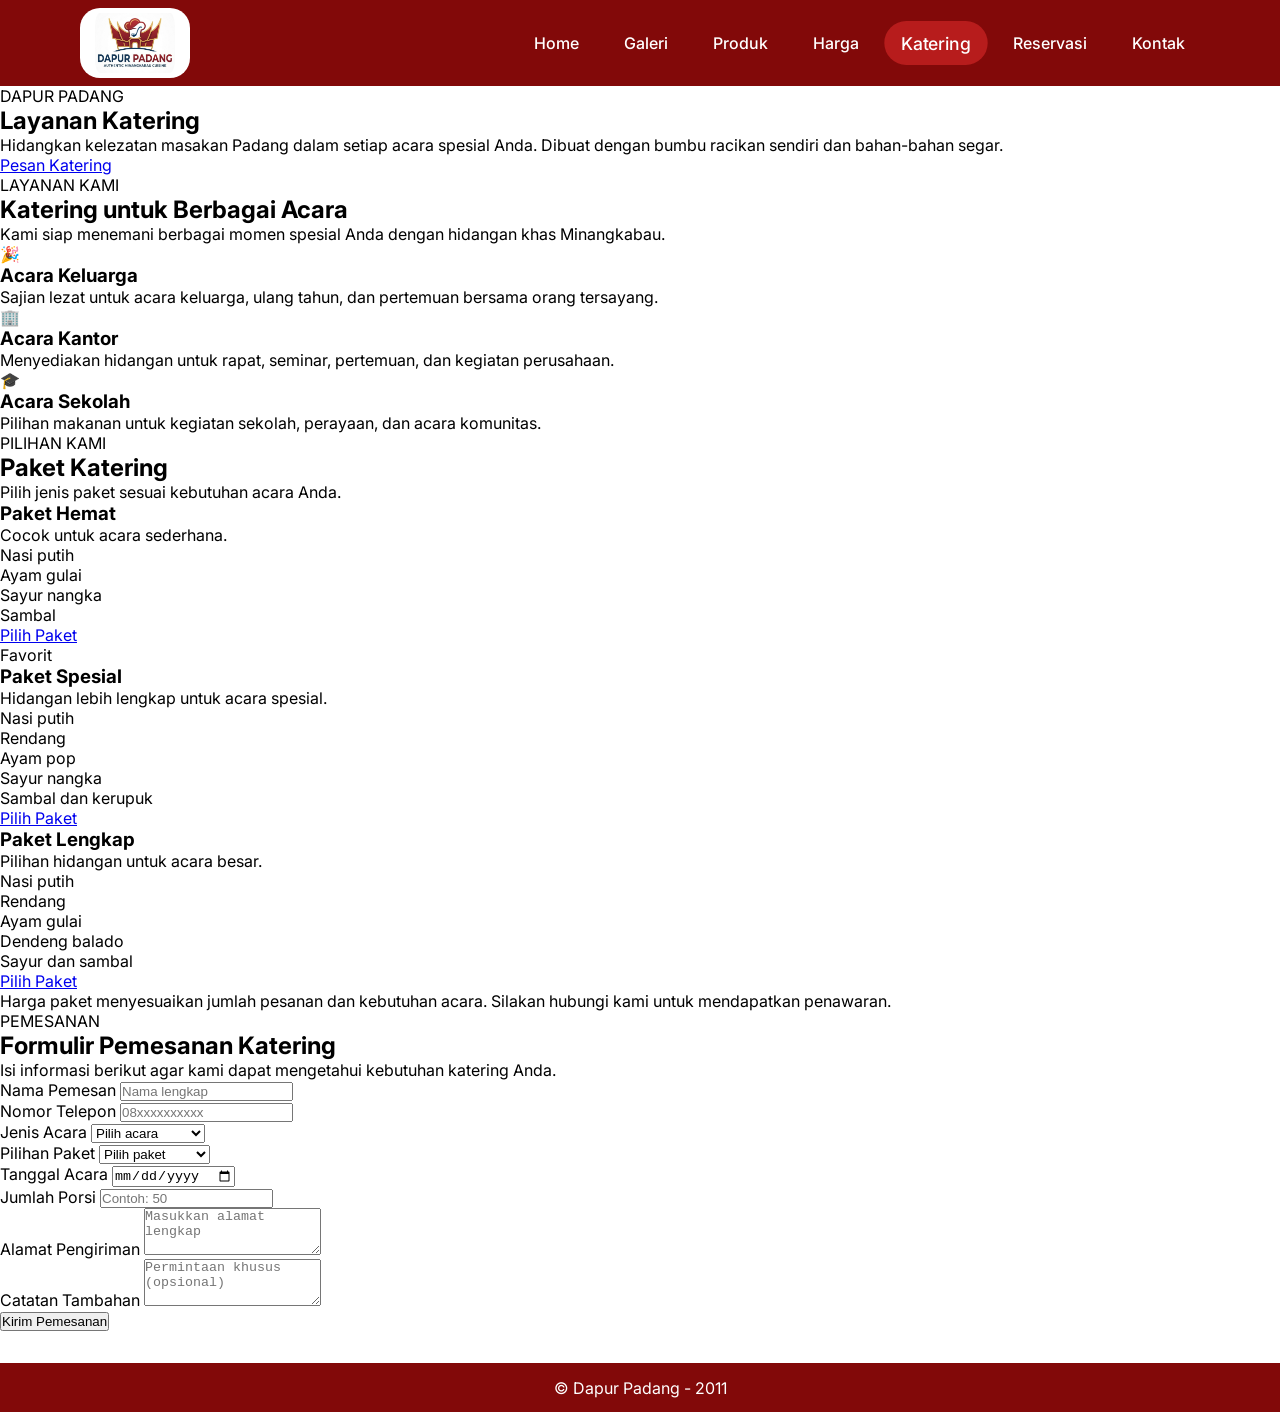
==== pages/catering.html @ f694a628 "catering page" ====
<!DOCTYPE html>
<html lang="id">
<head>
    <meta charset="UTF-8">
    <meta name="viewport" content="width=device-width, initial-scale=1.0">
    <title>Katering - Dapur Padang</title>

    <link rel="stylesheet" href="../styles/global.css">
    <link rel="stylesheet" href="../styles/forms.css">
</head>

<body class="catering-page">

<header>
    <img src="../assets/images/logo/logo-dapur-padang.jpg"
         alt="Logo Dapur Padang">

    <nav>
        <ul class="nav-links">
            <li><a href="../index.html">Home</a></li>
            <li><a href="gallery.html">Galeri</a></li>
            <li><a href="products.html">Produk</a></li>
            <li><a href="pricing.html">Harga</a></li>
            <li><a href="catering.html" class="active">Katering</a></li>
            <li><a href="reservation.html">Reservasi</a></li>
            <li><a href="contact.html">Kontak</a></li>
        </ul>
    </nav>
</header>

<main>
    <section class="form-hero">
        <div>
            <p class="eyebrow">DAPUR PADANG</p>
            <h1>Layanan Katering</h1>
            <p>
                Hidangkan kelezatan masakan Padang dalam setiap
                acara spesial Anda. Dibuat dengan bumbu racikan
                sendiri dan bahan-bahan segar.
            </p>
            <a href="#pesan-katering" class="main-button">
                Pesan Katering
            </a>
        </div>
    </section>

    <section class="content-section">
        <div class="section-heading">
            <p class="eyebrow">LAYANAN KAMI</p>
            <h2>Katering untuk Berbagai Acara</h2>
            <p>
                Kami siap menemani berbagai momen spesial Anda
                dengan hidangan khas Minangkabau.
            </p>
        </div>

        <div class="service-grid">
            <article class="service-card">
                <div class="service-icon">🎉</div>
                <h3>Acara Keluarga</h3>
                <p>
                    Sajian lezat untuk acara keluarga, ulang tahun,
                    dan pertemuan bersama orang tersayang.
                </p>
            </article>

            <article class="service-card">
                <div class="service-icon">🏢</div>
                <h3>Acara Kantor</h3>
                <p>
                    Menyediakan hidangan untuk rapat, seminar,
                    pertemuan, dan kegiatan perusahaan.
                </p>
            </article>

            <article class="service-card">
                <div class="service-icon">🎓</div>
                <h3>Acara Sekolah</h3>
                <p>
                    Pilihan makanan untuk kegiatan sekolah,
                    perayaan, dan acara komunitas.
                </p>
            </article>
        </div>
    </section>

    <section class="content-section package-section">
        <div class="section-heading">
            <p class="eyebrow">PILIHAN KAMI</p>
            <h2>Paket Katering</h2>
            <p>Pilih jenis paket sesuai kebutuhan acara Anda.</p>
        </div>

        <div class="package-grid">
            <article class="package-card">
                <h3>Paket Hemat</h3>
                <p class="package-description">
                    Cocok untuk acara sederhana.
                </p>
                <ul>
                    <li>Nasi putih</li>
                    <li>Ayam gulai</li>
                    <li>Sayur nangka</li>
                    <li>Sambal</li>
                </ul>
                <a href="#pesan-katering" class="package-button">
                    Pilih Paket
                </a>
            </article>

            <article class="package-card featured">
                <span class="package-label">Favorit</span>
                <h3>Paket Spesial</h3>
                <p class="package-description">
                    Hidangan lebih lengkap untuk acara spesial.
                </p>
                <ul>
                    <li>Nasi putih</li>
                    <li>Rendang</li>
                    <li>Ayam pop</li>
                    <li>Sayur nangka</li>
                    <li>Sambal dan kerupuk</li>
                </ul>
                <a href="#pesan-katering" class="package-button">
                    Pilih Paket
                </a>
            </article>

            <article class="package-card">
                <h3>Paket Lengkap</h3>
                <p class="package-description">
                    Pilihan hidangan untuk acara besar.
                </p>
                <ul>
                    <li>Nasi putih</li>
                    <li>Rendang</li>
                    <li>Ayam gulai</li>
                    <li>Dendeng balado</li>
                    <li>Sayur dan sambal</li>
                </ul>
                <a href="#pesan-katering" class="package-button">
                    Pilih Paket
                </a>
            </article>
        </div>

        <p class="package-note">
            Harga paket menyesuaikan jumlah pesanan dan kebutuhan acara.
            Silakan hubungi kami untuk mendapatkan penawaran.
        </p>
    </section>

    <section class="content-section form-section" id="pesan-katering">
        <div class="section-heading">
            <p class="eyebrow">PEMESANAN</p>
            <h2>Formulir Pemesanan Katering</h2>
            <p>
                Isi informasi berikut agar kami dapat mengetahui
                kebutuhan katering Anda.
            </p>
        </div>

        <form class="order-form" id="cateringForm">
            <div class="form-grid">
                <div class="form-group">
                    <label for="nama">Nama Pemesan</label>
                    <input type="text" id="nama" name="nama"
                           placeholder="Nama lengkap" required>
                </div>

                <div class="form-group">
                    <label for="telepon">Nomor Telepon</label>
                    <input type="tel" id="telepon" name="telepon"
                           placeholder="08xxxxxxxxxx" required>
                </div>

                <div class="form-group">
                    <label for="acara">Jenis Acara</label>
                    <select id="acara" name="acara" required>
                        <option value="">Pilih acara</option>
                        <option>Acara Keluarga</option>
                        <option>Ulang Tahun</option>
                        <option>Acara Sekolah</option>
                        <option>Acara Kantor</option>
                        <option>Pernikahan</option>
                        <option>Lainnya</option>
                    </select>
                </div>

                <div class="form-group">
                    <label for="paket">Pilihan Paket</label>
                    <select id="paket" name="paket" required>
                        <option value="">Pilih paket</option>
                        <option>Paket Hemat</option>
                        <option>Paket Spesial</option>
                        <option>Paket Lengkap</option>
                    </select>
                </div>

                <div class="form-group">
                    <label for="tanggal">Tanggal Acara</label>
                    <input type="date" id="tanggal" name="tanggal" required>
                </div>

                <div class="form-group">
                    <label for="jumlah">Jumlah Porsi</label>
                    <input type="number" id="jumlah" name="jumlah"
                           min="1" placeholder="Contoh: 50" required>
                </div>

                <div class="form-group full-width">
                    <label for="alamat">Alamat Pengiriman</label>
                    <textarea id="alamat" name="alamat" rows="3"
                              placeholder="Masukkan alamat lengkap"
                              required></textarea>
                </div>

                <div class="form-group full-width">
                    <label for="catatan">Catatan Tambahan</label>
                    <textarea id="catatan" name="catatan" rows="3"
                              placeholder="Permintaan khusus (opsional)"></textarea>
                </div>
            </div>

            <button type="submit" class="submit-button">
                Kirim Pemesanan
            </button>

            <p id="cateringMessage" class="form-message"
               aria-live="polite"></p>
        </form>
    </section>
</main>

<footer>
    <p>&copy; Dapur Padang - 2011</p>
</footer>

<script>
const cateringForm = document.getElementById("cateringForm");

const cateringDate = document.getElementById("tanggal");
cateringDate.min = new Date().toISOString().split("T")[0];

cateringForm.addEventListener("submit", function(event) {
    event.preventDefault();

    if (!cateringForm.reportValidity()) return;

    const data = new FormData(cateringForm);

    const message =
        "Halo Dapur Padang, saya ingin memesan katering.%0A%0A" +
        "Nama: " + encodeURIComponent(data.get("nama")) + "%0A" +
        "Telepon: " + encodeURIComponent(data.get("telepon")) + "%0A" +
        "Acara: " + encodeURIComponent(data.get("acara")) + "%0A" +
        "Paket: " + encodeURIComponent(data.get("paket")) + "%0A" +
        "Tanggal: " + encodeURIComponent(data.get("tanggal")) + "%0A" +
        "Jumlah Porsi: " + encodeURIComponent(data.get("jumlah")) + "%0A" +
        "Alamat: " + encodeURIComponent(data.get("alamat")) + "%0A" +
        "Catatan: " + encodeURIComponent(data.get("catatan"));

    // Ganti nomor berikut dengan nomor WhatsApp resmi restoran.
    const nomorWhatsApp = "6281234567890";

    window.open(
        "https://wa.me/" + nomorWhatsApp + "?text=" + message,
        "_blank"
    );
});
</script>

</body>
</html>
---- styles/global.css ----
@font-face {
    font-family: 'Inter';
    src: url(../assets/fonts/Inter-VariableFont_opsz\,wght.ttf);
    font-weight: 100 900;
}

* {
    padding: 0;
    margin: 0;
    box-sizing: border-box;
}

body {
    font-family: 'Inter', Arial, Helvetica, sans-serif;
    cursor: default;
}

header {
    display: flex;
    padding: 0.5rem 5rem;
    background-color: #820909;
    justify-content: space-between;
}

header img {
    width: 110px;
    background-color: white;
    border-radius: 20px;
    padding: 5px 15px;
}

header nav {
    display: flex;
    align-items: center;
    color: white;
}

.nav-links {
    list-style: none;
    display: flex;
    gap: 15px;
}

.nav-links a {
    display: inline-block;
    color: white;
    text-decoration: none;
    font-weight: 500;
    padding: 10px 15px;
    border-radius: 20px;
    transition: all 0.2s ease;
}

.nav-links a:hover, .active {
    background-color: #b71c1c;
    transform: scale(1.1);
}

footer {
    text-align: center;
    padding: 15px;
    background-color: #820909;
    color: white;
    margin-top: 2rem;
}
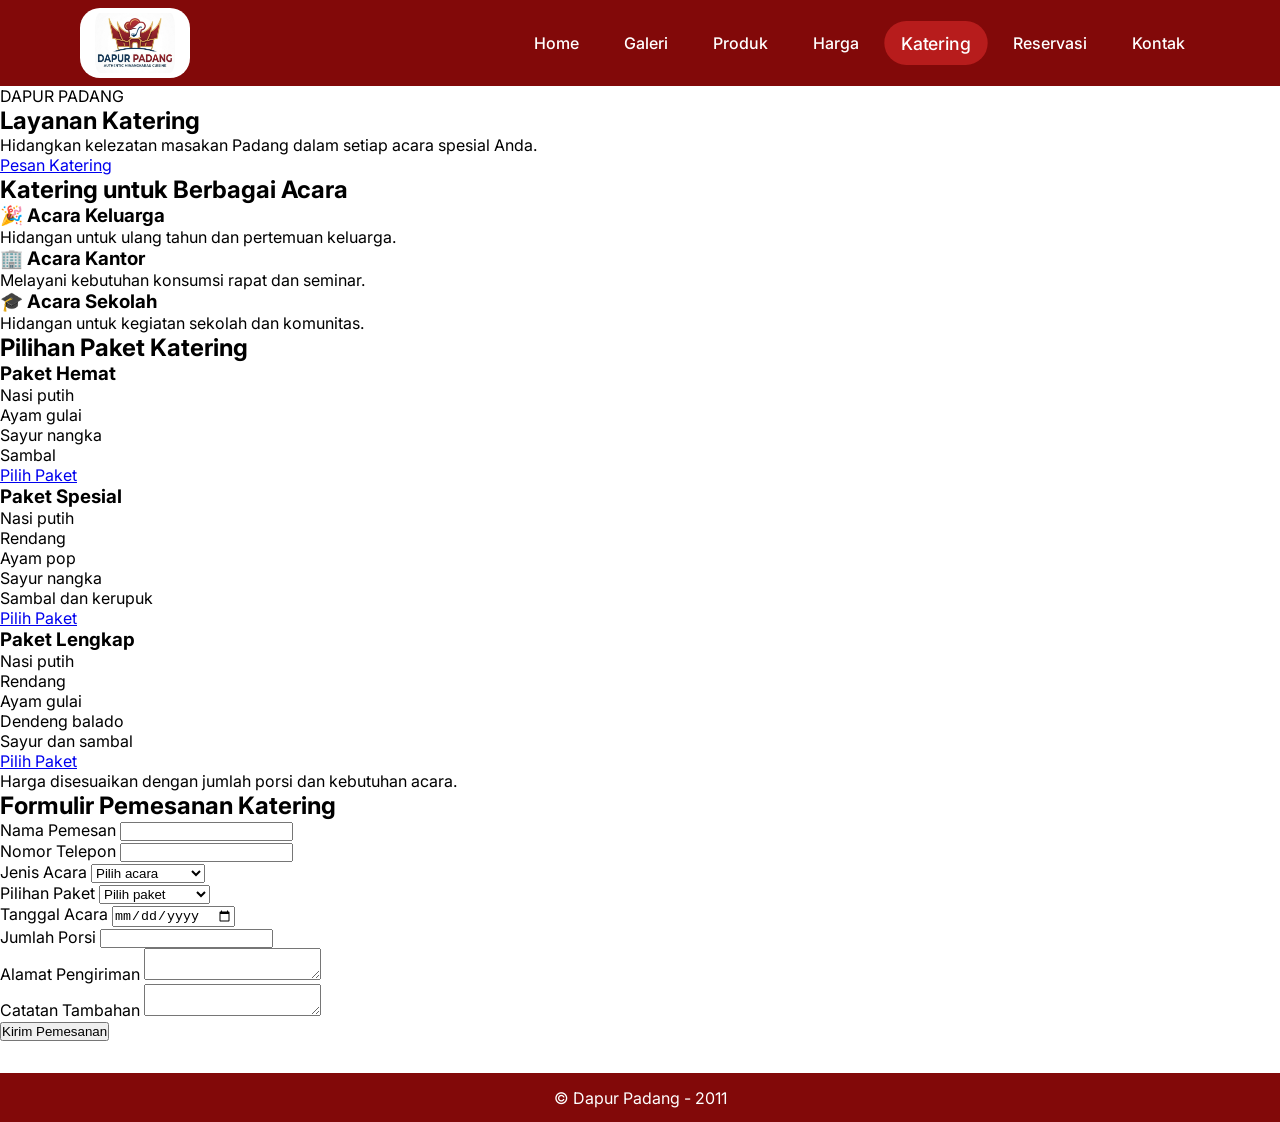
==== commit 13f88b93: "refactor: catering page" ====
--- a/pages/catering.html
+++ b/pages/catering.html
@@ -1,4 +1,3 @@
-
 <!DOCTYPE html>
 <html lang="id">
 <head>
@@ -7,15 +6,12 @@
     <title>Katering - Dapur Padang</title>
 
     <link rel="stylesheet" href="../styles/global.css">
-    <link rel="stylesheet" href="../styles/forms.css">
+    <link rel="stylesheet" href="../styles/catering.css">
 </head>
-
-<body class="catering-page">
+<body>
 
 <header>
-    <img src="../assets/images/logo/logo-dapur-padang.jpg"
-         alt="Logo Dapur Padang">
-
+    <img src="../assets/images/logo/logo-dapur-padang.jpg" alt="Dapur Padang">
     <nav>
         <ul class="nav-links">
             <li><a href="../index.html">Home</a></li>
@@ -30,91 +26,54 @@
 </header>
 
 <main>
-    <section class="form-hero">
-        <div>
-            <p class="eyebrow">DAPUR PADANG</p>
-            <h1>Layanan Katering</h1>
-            <p>
-                Hidangkan kelezatan masakan Padang dalam setiap
-                acara spesial Anda. Dibuat dengan bumbu racikan
-                sendiri dan bahan-bahan segar.
-            </p>
-            <a href="#pesan-katering" class="main-button">
-                Pesan Katering
-            </a>
-        </div>
+    <section class="catering-hero">
+        <p>DAPUR PADANG</p>
+        <h1>Layanan Katering</h1>
+        <p>
+            Hidangkan kelezatan masakan Padang dalam setiap
+            acara spesial Anda.
+        </p>
+        <a href="#pesan-katering">Pesan Katering</a>
     </section>
 
-    <section class="content-section">
-        <div class="section-heading">
-            <p class="eyebrow">LAYANAN KAMI</p>
-            <h2>Katering untuk Berbagai Acara</h2>
-            <p>
-                Kami siap menemani berbagai momen spesial Anda
-                dengan hidangan khas Minangkabau.
-            </p>
-        </div>
+    <section class="catering-section">
+        <h2>Katering untuk Berbagai Acara</h2>
 
-        <div class="service-grid">
-            <article class="service-card">
-                <div class="service-icon">🎉</div>
-                <h3>Acara Keluarga</h3>
-                <p>
-                    Sajian lezat untuk acara keluarga, ulang tahun,
-                    dan pertemuan bersama orang tersayang.
-                </p>
+        <div class="catering-grid">
+            <article>
+                <h3>🎉 Acara Keluarga</h3>
+                <p>Hidangan untuk ulang tahun dan pertemuan keluarga.</p>
             </article>
 
-            <article class="service-card">
-                <div class="service-icon">🏢</div>
-                <h3>Acara Kantor</h3>
-                <p>
-                    Menyediakan hidangan untuk rapat, seminar,
-                    pertemuan, dan kegiatan perusahaan.
-                </p>
+            <article>
+                <h3>🏢 Acara Kantor</h3>
+                <p>Melayani kebutuhan konsumsi rapat dan seminar.</p>
             </article>
 
-            <article class="service-card">
-                <div class="service-icon">🎓</div>
-                <h3>Acara Sekolah</h3>
-                <p>
-                    Pilihan makanan untuk kegiatan sekolah,
-                    perayaan, dan acara komunitas.
-                </p>
+            <article>
+                <h3>🎓 Acara Sekolah</h3>
+                <p>Hidangan untuk kegiatan sekolah dan komunitas.</p>
             </article>
         </div>
     </section>
 
-    <section class="content-section package-section">
-        <div class="section-heading">
-            <p class="eyebrow">PILIHAN KAMI</p>
-            <h2>Paket Katering</h2>
-            <p>Pilih jenis paket sesuai kebutuhan acara Anda.</p>
-        </div>
+    <section class="catering-section package-section">
+        <h2>Pilihan Paket Katering</h2>
 
-        <div class="package-grid">
+        <div class="catering-grid">
             <article class="package-card">
                 <h3>Paket Hemat</h3>
-                <p class="package-description">
-                    Cocok untuk acara sederhana.
-                </p>
                 <ul>
                     <li>Nasi putih</li>
                     <li>Ayam gulai</li>
                     <li>Sayur nangka</li>
                     <li>Sambal</li>
                 </ul>
-                <a href="#pesan-katering" class="package-button">
-                    Pilih Paket
-                </a>
+                <a href="#pesan-katering">Pilih Paket</a>
             </article>
 
             <article class="package-card featured">
-                <span class="package-label">Favorit</span>
                 <h3>Paket Spesial</h3>
-                <p class="package-description">
-                    Hidangan lebih lengkap untuk acara spesial.
-                </p>
                 <ul>
                     <li>Nasi putih</li>
                     <li>Rendang</li>
@@ -122,16 +81,11 @@
                     <li>Sayur nangka</li>
                     <li>Sambal dan kerupuk</li>
                 </ul>
-                <a href="#pesan-katering" class="package-button">
-                    Pilih Paket
-                </a>
+                <a href="#pesan-katering">Pilih Paket</a>
             </article>
 
             <article class="package-card">
                 <h3>Paket Lengkap</h3>
-                <p class="package-description">
-                    Pilihan hidangan untuk acara besar.
-                </p>
                 <ul>
                     <li>Nasi putih</li>
                     <li>Rendang</li>
@@ -139,43 +93,31 @@
                     <li>Dendeng balado</li>
                     <li>Sayur dan sambal</li>
                 </ul>
-                <a href="#pesan-katering" class="package-button">
-                    Pilih Paket
-                </a>
+                <a href="#pesan-katering">Pilih Paket</a>
             </article>
         </div>
 
         <p class="package-note">
-            Harga paket menyesuaikan jumlah pesanan dan kebutuhan acara.
-            Silakan hubungi kami untuk mendapatkan penawaran.
+            Harga disesuaikan dengan jumlah porsi dan kebutuhan acara.
         </p>
     </section>
 
-    <section class="content-section form-section" id="pesan-katering">
-        <div class="section-heading">
-            <p class="eyebrow">PEMESANAN</p>
-            <h2>Formulir Pemesanan Katering</h2>
-            <p>
-                Isi informasi berikut agar kami dapat mengetahui
-                kebutuhan katering Anda.
-            </p>
-        </div>
+    <section class="catering-section" id="pesan-katering">
+        <h2>Formulir Pemesanan Katering</h2>
 
-        <form class="order-form" id="cateringForm">
+        <form id="cateringForm">
             <div class="form-grid">
-                <div class="form-group">
+                <div>
                     <label for="nama">Nama Pemesan</label>
-                    <input type="text" id="nama" name="nama"
-                           placeholder="Nama lengkap" required>
+                    <input type="text" id="nama" name="nama" required>
                 </div>
 
-                <div class="form-group">
+                <div>
                     <label for="telepon">Nomor Telepon</label>
-                    <input type="tel" id="telepon" name="telepon"
-                           placeholder="08xxxxxxxxxx" required>
+                    <input type="tel" id="telepon" name="telepon" required>
                 </div>
 
-                <div class="form-group">
+                <div>
                     <label for="acara">Jenis Acara</label>
                     <select id="acara" name="acara" required>
                         <option value="">Pilih acara</option>
@@ -188,7 +130,7 @@
                     </select>
                 </div>
 
-                <div class="form-group">
+                <div>
                     <label for="paket">Pilihan Paket</label>
                     <select id="paket" name="paket" required>
                         <option value="">Pilih paket</option>
@@ -198,37 +140,29 @@
                     </select>
                 </div>
 
-                <div class="form-group">
+                <div>
                     <label for="tanggal">Tanggal Acara</label>
                     <input type="date" id="tanggal" name="tanggal" required>
                 </div>
 
-                <div class="form-group">
+                <div>
                     <label for="jumlah">Jumlah Porsi</label>
-                    <input type="number" id="jumlah" name="jumlah"
-                           min="1" placeholder="Contoh: 50" required>
+                    <input type="number" id="jumlah" name="jumlah" min="1" required>
                 </div>
 
-                <div class="form-group full-width">
+                <div class="full-width">
                     <label for="alamat">Alamat Pengiriman</label>
-                    <textarea id="alamat" name="alamat" rows="3"
-                              placeholder="Masukkan alamat lengkap"
-                              required></textarea>
+                    <textarea id="alamat" name="alamat" required></textarea>
                 </div>
 
-                <div class="form-group full-width">
+                <div class="full-width">
                     <label for="catatan">Catatan Tambahan</label>
-                    <textarea id="catatan" name="catatan" rows="3"
-                              placeholder="Permintaan khusus (opsional)"></textarea>
+                    <textarea id="catatan" name="catatan"></textarea>
                 </div>
             </div>
 
-            <button type="submit" class="submit-button">
-                Kirim Pemesanan
-            </button>
-
-            <p id="cateringMessage" class="form-message"
-               aria-live="polite"></p>
+            <button type="submit">Kirim Pemesanan</button>
+            <p id="cateringMessage"></p>
         </form>
     </section>
 </main>
@@ -237,39 +171,6 @@
     <p>&copy; Dapur Padang - 2011</p>
 </footer>
 
-<script>
-const cateringForm = document.getElementById("cateringForm");
-
-const cateringDate = document.getElementById("tanggal");
-cateringDate.min = new Date().toISOString().split("T")[0];
-
-cateringForm.addEventListener("submit", function(event) {
-    event.preventDefault();
-
-    if (!cateringForm.reportValidity()) return;
-
-    const data = new FormData(cateringForm);
-
-    const message =
-        "Halo Dapur Padang, saya ingin memesan katering.%0A%0A" +
-        "Nama: " + encodeURIComponent(data.get("nama")) + "%0A" +
-        "Telepon: " + encodeURIComponent(data.get("telepon")) + "%0A" +
-        "Acara: " + encodeURIComponent(data.get("acara")) + "%0A" +
-        "Paket: " + encodeURIComponent(data.get("paket")) + "%0A" +
-        "Tanggal: " + encodeURIComponent(data.get("tanggal")) + "%0A" +
-        "Jumlah Porsi: " + encodeURIComponent(data.get("jumlah")) + "%0A" +
-        "Alamat: " + encodeURIComponent(data.get("alamat")) + "%0A" +
-        "Catatan: " + encodeURIComponent(data.get("catatan"));
-
-    // Ganti nomor berikut dengan nomor WhatsApp resmi restoran.
-    const nomorWhatsApp = "6281234567890";
-
-    window.open(
-        "https://wa.me/" + nomorWhatsApp + "?text=" + message,
-        "_blank"
-    );
-});
-</script>
-
+<script src="../scripts/catering.js"></script>
 </body>
-</html>
+</html>
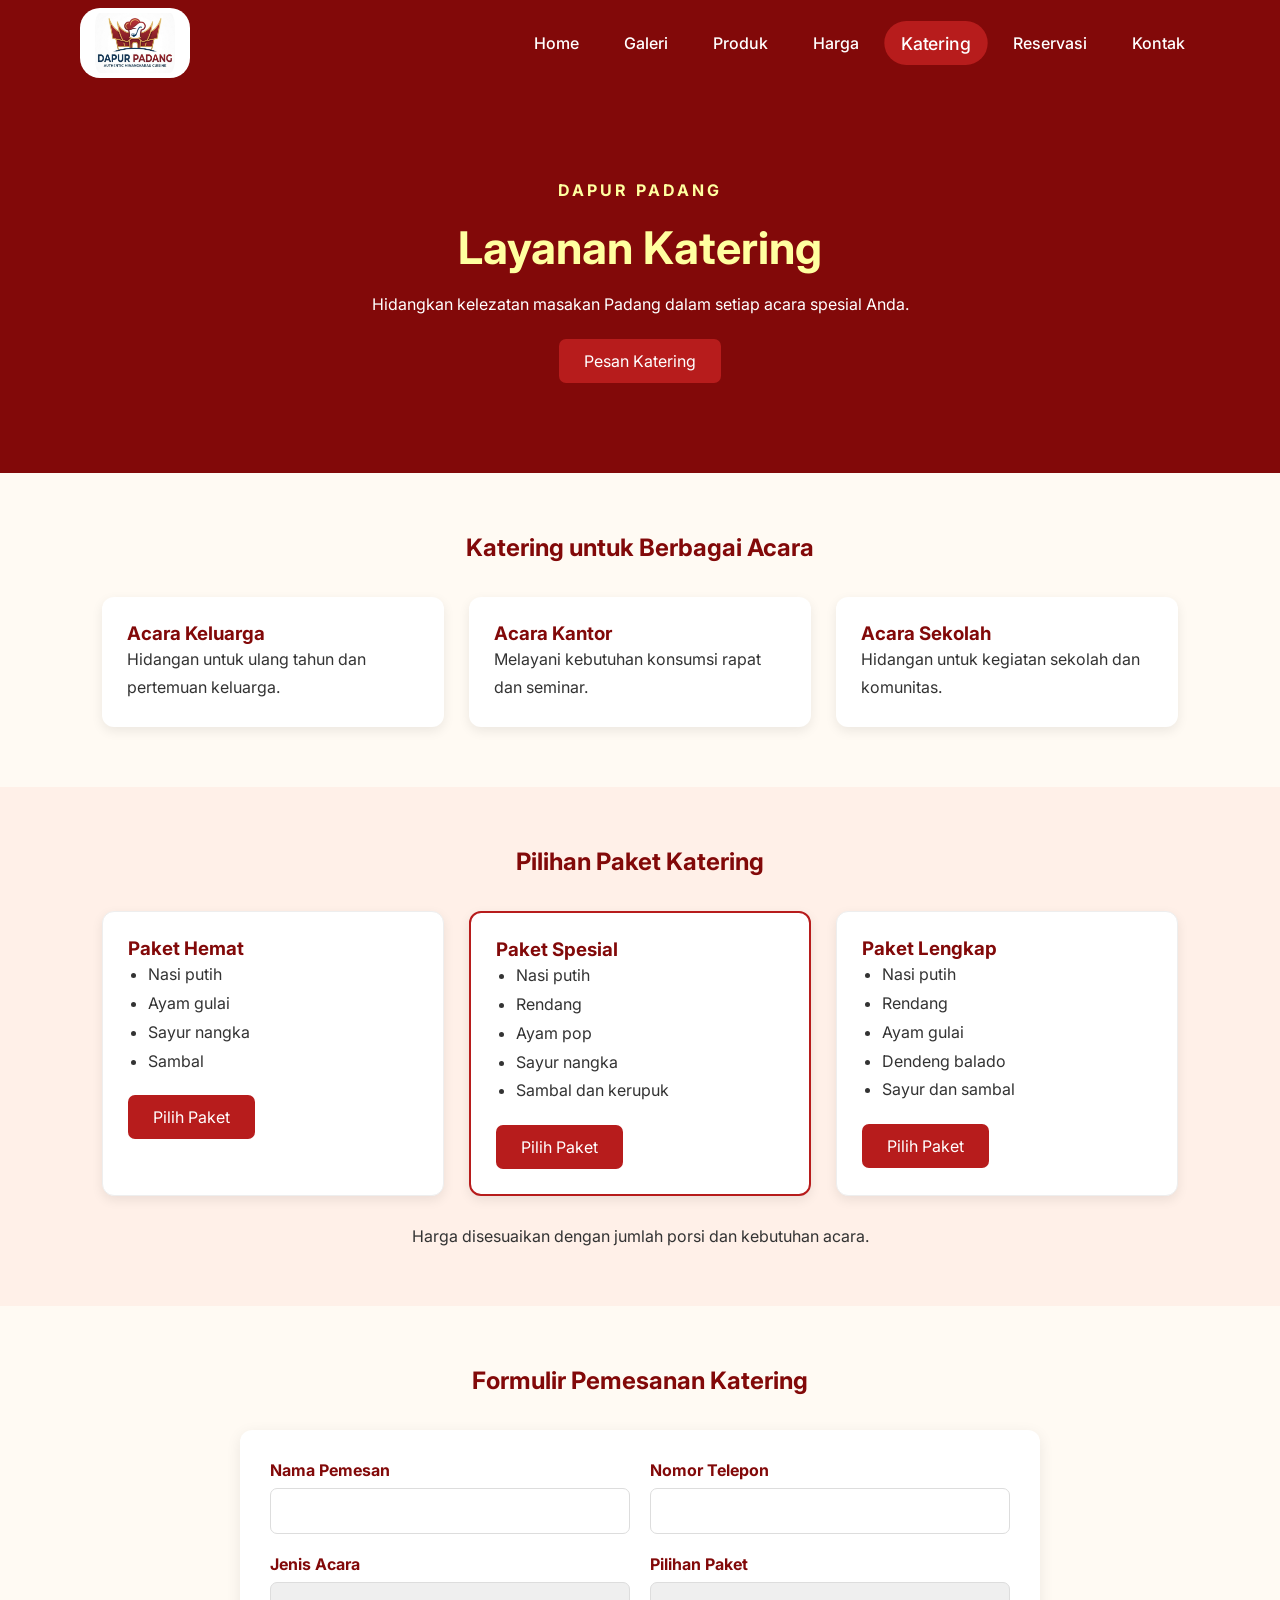
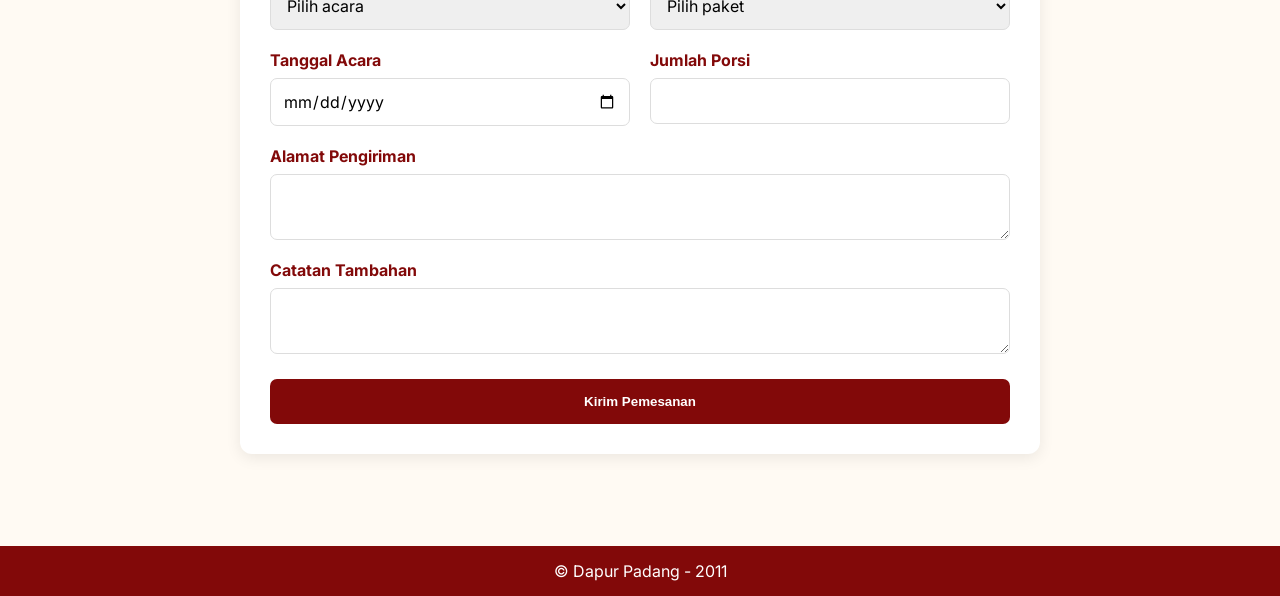
==== commit a8a5ea2e: "Fix: remove emoji" ====
--- a/pages/catering.html
+++ b/pages/catering.html
@@ -41,17 +41,17 @@
 
         <div class="catering-grid">
             <article>
-                <h3>🎉 Acara Keluarga</h3>
+                <h3>Acara Keluarga</h3>
                 <p>Hidangan untuk ulang tahun dan pertemuan keluarga.</p>
             </article>
 
             <article>
-                <h3>🏢 Acara Kantor</h3>
+                <h3>Acara Kantor</h3>
                 <p>Melayani kebutuhan konsumsi rapat dan seminar.</p>
             </article>
 
             <article>
-                <h3>🎓 Acara Sekolah</h3>
+                <h3>Acara Sekolah</h3>
                 <p>Hidangan untuk kegiatan sekolah dan komunitas.</p>
             </article>
         </div>
--- a/styles/catering.css
+++ b/styles/catering.css
@@ -0,0 +1,182 @@
+:root {
+    --primary: #820909;
+    --secondary: #b71c1c;
+    --accent: #ffffa0;
+    --background: #fffaf3;
+}
+
+body {
+    background: var(--background);
+    color: #333;
+}
+
+.catering-hero {
+    background: var(--primary);
+    color: white;
+    text-align: center;
+    padding: 90px 20px;
+}
+
+.catering-hero > p:first-child {
+    color: var(--accent);
+    letter-spacing: 3px;
+    font-weight: bold;
+}
+
+.catering-hero h1 {
+    color: var(--accent);
+    font-size: 45px;
+    margin: 15px 0;
+}
+
+.catering-hero p {
+    line-height: 1.8;
+}
+
+.catering-hero a,
+.package-card a {
+    display: inline-block;
+    background: var(--secondary);
+    color: white;
+    padding: 12px 25px;
+    margin-top: 20px;
+    border-radius: 7px;
+    text-decoration: none;
+}
+
+.catering-hero a:hover,
+.package-card a:hover {
+    background: #600000;
+}
+
+.catering-section {
+    padding: 60px 8%;
+}
+
+.catering-section h2 {
+    color: var(--primary);
+    text-align: center;
+    margin-bottom: 35px;
+}
+
+.catering-grid {
+    display: grid;
+    grid-template-columns: repeat(3, 1fr);
+    gap: 25px;
+}
+
+.catering-grid article {
+    background: white;
+    padding: 25px;
+    border-radius: 12px;
+    box-shadow: 0 4px 12px rgba(0,0,0,0.08);
+}
+
+.catering-grid article h3 {
+    color: var(--primary);
+}
+
+.catering-grid article p,
+.package-card li {
+    line-height: 1.8;
+}
+
+.package-section {
+    background: #fff0e8;
+}
+
+.package-card {
+    border: 1px solid #eee;
+}
+
+.package-card.featured {
+    border: 2px solid var(--secondary);
+}
+
+.package-card ul {
+    padding-left: 20px;
+}
+
+.package-note {
+    text-align: center;
+    margin-top: 30px;
+}
+
+#cateringForm {
+    max-width: 800px;
+    margin: auto;
+    background: white;
+    padding: 30px;
+    border-radius: 12px;
+    box-shadow: 0 4px 15px rgba(0,0,0,0.08);
+}
+
+.form-grid {
+    display: grid;
+    grid-template-columns: repeat(2, 1fr);
+    gap: 20px;
+}
+
+.form-grid > div {
+    display: flex;
+    flex-direction: column;
+    gap: 8px;
+}
+
+.form-grid .full-width {
+    grid-column: 1 / -1;
+}
+
+#cateringForm label {
+    color: var(--primary);
+    font-weight: bold;
+}
+
+#cateringForm input,
+#cateringForm select,
+#cateringForm textarea {
+    width: 100%;
+    padding: 12px;
+    border: 1px solid #ddd;
+    border-radius: 7px;
+    font: inherit;
+    box-sizing: border-box;
+}
+
+#cateringForm button {
+    width: 100%;
+    margin-top: 25px;
+    padding: 15px;
+    background: var(--primary);
+    color: white;
+    border: none;
+    border-radius: 7px;
+    font-weight: bold;
+    cursor: pointer;
+}
+
+#cateringForm button:hover {
+    background: var(--secondary);
+}
+
+@media (max-width: 768px) {
+    .catering-grid {
+        grid-template-columns: 1fr;
+    }
+
+    .form-grid {
+        grid-template-columns: 1fr;
+    }
+
+    .form-grid .full-width {
+        grid-column: auto;
+    }
+
+    .catering-hero h1 {
+        font-size: 34px;
+    }
+
+    .catering-section {
+        padding: 40px 6%;
+    }
+}
